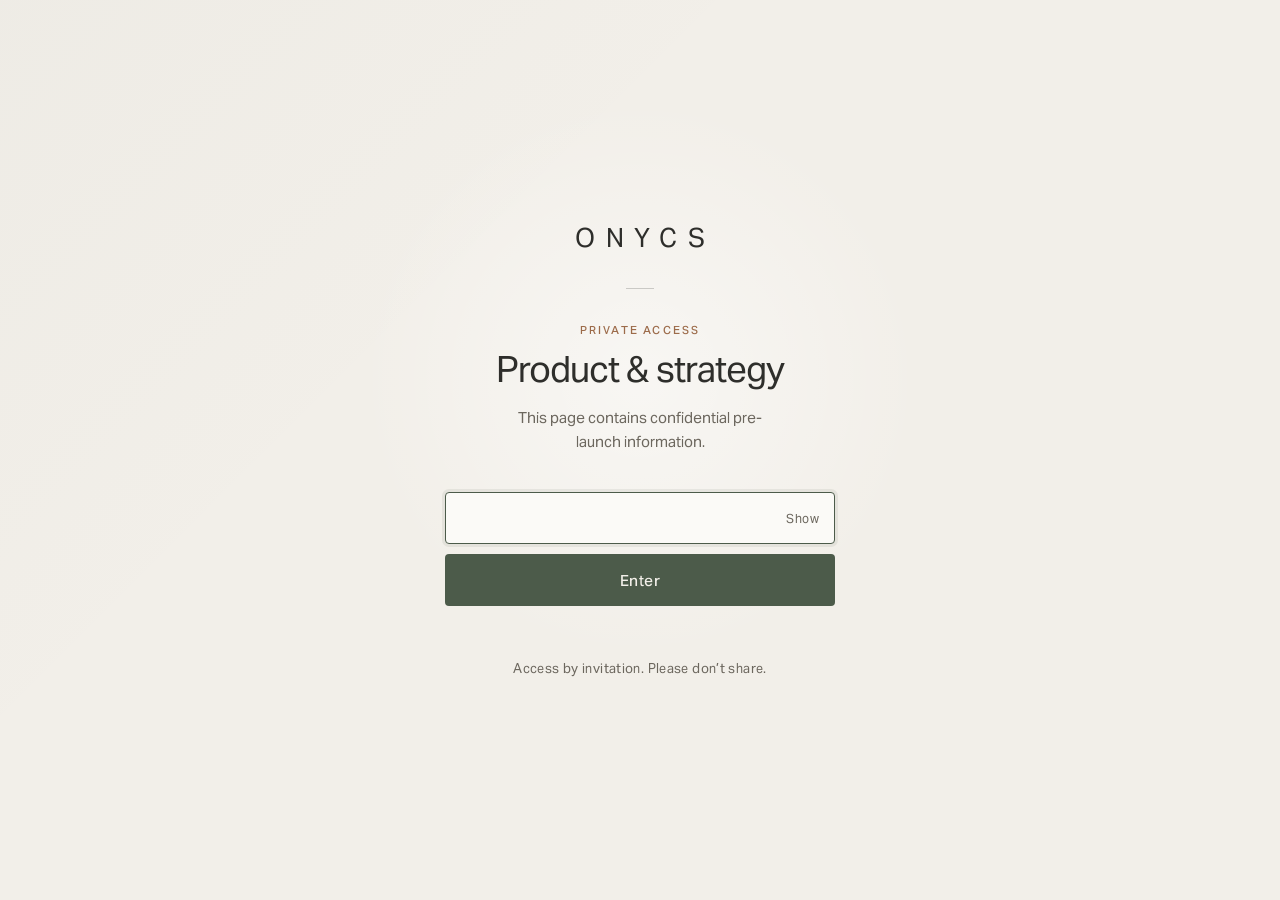
==== product/index.html @ cc601e37 "Publish protected product strategy page" ====
<!doctype html>
<html lang="en">
  <head>
    <meta charset="utf-8" />
    <meta name="viewport" content="width=device-width, initial-scale=1" />
    <meta
      name="robots"
      content="noindex, nofollow, noarchive, nosnippet, noimageindex"
    />
    <meta name="referrer" content="no-referrer" />
    <meta name="theme-color" content="#f2efe9" />
    <title>ONYCS · Private access</title>
    <link rel="stylesheet" href="gate.css" />
    <script src="unlock.js" defer></script>
  </head>
  <body>
    <main class="gate" aria-labelledby="gate-title">
      <section class="gate-card">
        <a class="wordmark" href="/" aria-label="Return to ONYCS home">ONYCS</a>
        <div class="rule" aria-hidden="true"></div>

        <p class="eyebrow">Private access</p>
        <h1 id="gate-title">Product &amp; strategy</h1>
        <p class="intro">
          This page contains confidential pre-launch information.
        </p>

        <form id="unlock-form" class="unlock-form" novalidate>
          <label for="password">Password</label>
          <div class="password-field">
            <input
              id="password"
              name="password"
              type="password"
              autocomplete="current-password"
              spellcheck="false"
              required
              autofocus
            />
            <button
              id="toggle-password"
              class="toggle-password"
              type="button"
              aria-label="Show password"
              aria-pressed="false"
            >
              Show
            </button>
          </div>
          <button id="unlock-button" class="unlock-button" type="submit">
            <span class="button-label">Enter</span>
            <span class="spinner" aria-hidden="true"></span>
          </button>
          <p id="status" class="status" role="status" aria-live="polite"></p>
        </form>

        <p class="note">Access by invitation. Please don’t share.</p>
      </section>
    </main>
  </body>
</html>
---- product/gate.css ----
@font-face {
  font-family: "Aktiv Grotesk";
  src: url("../assets/fonts/AktivGrotesk_Rg.ttf") format("truetype");
  font-style: normal;
  font-weight: 400;
  font-display: swap;
}

@font-face {
  font-family: "Aktiv Grotesk";
  src: url("../assets/fonts/AktivGrotesk_Md.ttf") format("truetype");
  font-style: normal;
  font-weight: 500;
  font-display: swap;
}

:root {
  color-scheme: light;
  --paper: #f2efe9;
  --surface: #fbfaf7;
  --ink: #2e2e2b;
  --body: #6c675e;
  --green: #4c5b4a;
  --green-hover: #3c4a3b;
  --copper: #9c6b4a;
  --line: rgba(46, 46, 43, 0.14);
}

* {
  box-sizing: border-box;
}

html {
  min-width: 320px;
  min-height: 100%;
  background: var(--paper);
}

body {
  min-height: 100vh;
  min-height: 100svh;
  margin: 0;
  background:
    radial-gradient(circle at 50% 42%, rgba(255, 255, 255, 0.48), transparent 34%),
    linear-gradient(135deg, rgba(76, 91, 74, 0.025), transparent 36%),
    var(--paper);
  color: var(--ink);
  font-family: "Aktiv Grotesk", system-ui, sans-serif;
  -webkit-font-smoothing: antialiased;
}

button,
input {
  font: inherit;
}

.gate {
  min-height: 100vh;
  min-height: 100svh;
  display: grid;
  place-items: center;
  padding: 48px 24px;
}

.gate-card {
  width: min(100%, 390px);
  text-align: center;
  animation: gate-in 600ms cubic-bezier(0.2, 0.8, 0.2, 1) both;
}

.wordmark {
  display: inline-block;
  color: var(--ink);
  font-size: 26px;
  font-weight: 400;
  letter-spacing: 0.42em;
  text-decoration: none;
  text-indent: 0.42em;
}

.wordmark:focus-visible,
button:focus-visible,
input:focus-visible {
  outline: 2px solid var(--green);
  outline-offset: 3px;
}

.rule {
  width: 28px;
  height: 1px;
  margin: 34px auto;
  background: rgba(46, 46, 43, 0.22);
}

.eyebrow {
  margin: 0;
  color: var(--copper);
  font-size: 11px;
  font-weight: 500;
  letter-spacing: 0.2em;
  text-transform: uppercase;
}

h1 {
  margin: 13px 0 0;
  font-size: clamp(28px, 8vw, 36px);
  font-weight: 400;
  letter-spacing: -0.025em;
  line-height: 1.1;
}

.intro {
  max-width: 32ch;
  margin: 17px auto 0;
  color: var(--body);
  font-size: 15px;
  line-height: 1.6;
}

.unlock-form {
  display: grid;
  gap: 10px;
  margin-top: 38px;
  text-align: left;
}

.unlock-form label {
  position: absolute;
  width: 1px;
  height: 1px;
  overflow: hidden;
  clip-path: inset(50%);
  white-space: nowrap;
}

.password-field {
  position: relative;
}

.password-field input {
  width: 100%;
  height: 52px;
  padding: 0 74px 0 16px;
  border: 1px solid var(--line);
  border-radius: 4px;
  background: var(--surface);
  color: var(--ink);
  font-size: 16px;
  letter-spacing: 0.04em;
  transition:
    border-color 160ms ease,
    box-shadow 160ms ease;
}

.password-field input:hover {
  border-color: rgba(46, 46, 43, 0.28);
}

.password-field input:focus {
  border-color: var(--green);
  box-shadow: 0 0 0 3px rgba(76, 91, 74, 0.09);
  outline: 0;
}

.toggle-password {
  position: absolute;
  top: 0;
  right: 0;
  height: 52px;
  padding: 0 16px;
  border: 0;
  background: transparent;
  color: var(--body);
  cursor: pointer;
  font-size: 12px;
  letter-spacing: 0.04em;
}

.unlock-button {
  position: relative;
  height: 52px;
  border: 0;
  border-radius: 4px;
  background: var(--green);
  color: var(--paper);
  cursor: pointer;
  font-size: 15px;
  font-weight: 500;
  letter-spacing: 0.04em;
  transition:
    background 160ms ease,
    transform 160ms ease;
}

.unlock-button:hover {
  background: var(--green-hover);
}

.unlock-button:active {
  transform: translateY(1px);
}

.unlock-button:disabled {
  cursor: wait;
  opacity: 0.82;
}

.spinner {
  position: absolute;
  top: calc(50% - 8px);
  left: calc(50% - 8px);
  display: none;
  width: 16px;
  height: 16px;
  border: 1.5px solid rgba(242, 239, 233, 0.38);
  border-top-color: var(--paper);
  border-radius: 50%;
  animation: spin 700ms linear infinite;
}

.unlock-form.is-busy .button-label {
  opacity: 0;
}

.unlock-form.is-busy .spinner {
  display: block;
}

.status {
  min-height: 20px;
  margin: 2px 0 0;
  color: var(--copper);
  font-size: 13px;
  line-height: 1.5;
  text-align: center;
}

.note {
  margin: 21px 0 0;
  color: var(--body);
  font-size: 12.5px;
  letter-spacing: 0.03em;
  line-height: 1.6;
}

@keyframes gate-in {
  from {
    opacity: 0;
    transform: translateY(8px);
  }
}

@keyframes spin {
  to {
    transform: rotate(360deg);
  }
}

@media (max-width: 480px) {
  .gate {
    align-items: center;
    padding: 36px 20px;
  }
}

@media (prefers-reduced-motion: reduce) {
  *,
  *::before,
  *::after {
    scroll-behavior: auto !important;
    animation-duration: 0.01ms !important;
    animation-iteration-count: 1 !important;
    transition-duration: 0.01ms !important;
  }
}
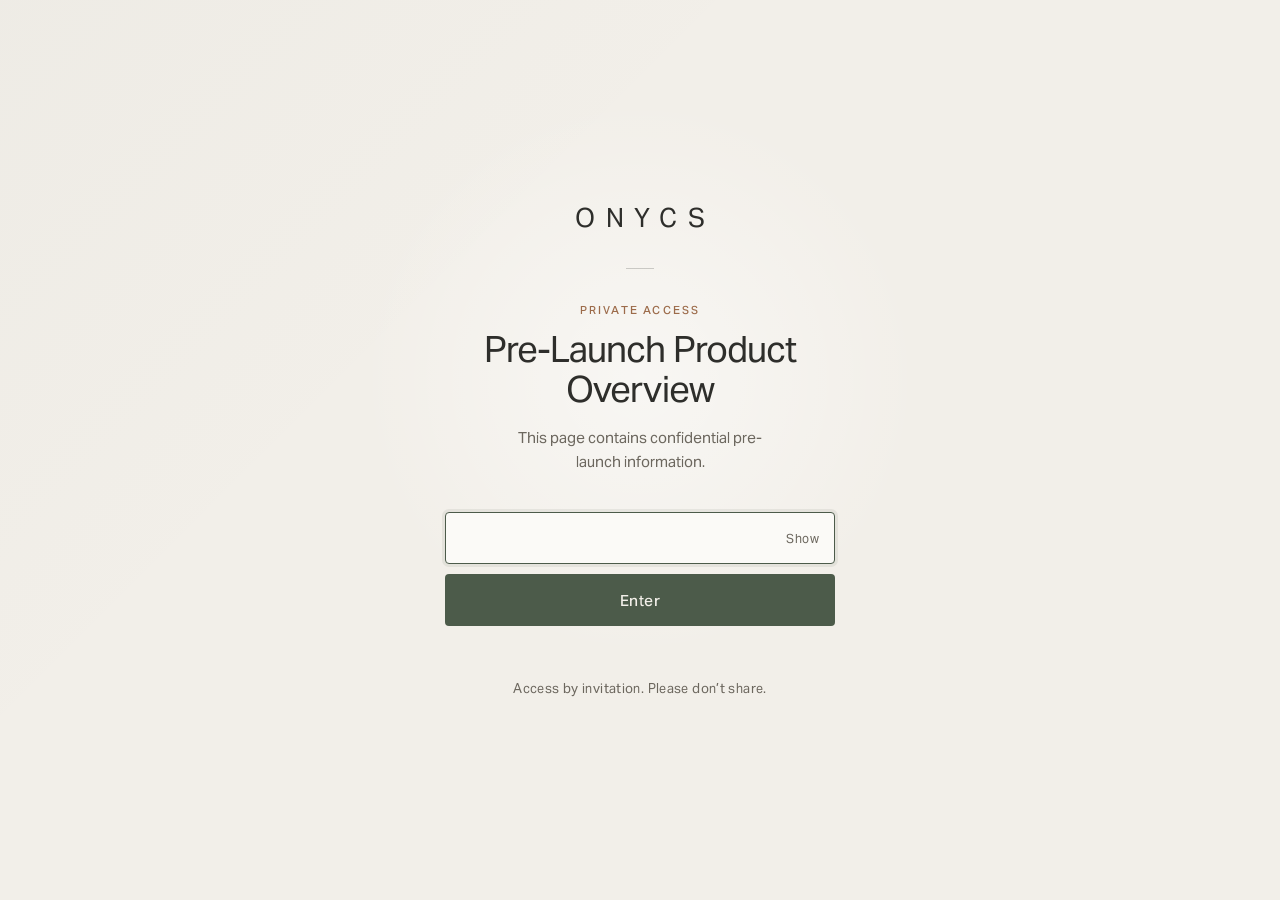
==== commit b40eac4b: "Add ONYCS favicon and refresh product overview" ====
--- a/product/index.html
+++ b/product/index.html
@@ -9,6 +9,9 @@
     />
     <meta name="referrer" content="no-referrer" />
     <meta name="theme-color" content="#f2efe9" />
+    <link rel="icon" type="image/png" sizes="64x64" href="/assets/favicon-64.png?v=20260728" />
+    <link rel="icon" type="image/png" sizes="512x512" href="/assets/favicon.png?v=20260728" />
+    <link rel="apple-touch-icon" href="/assets/favicon.png?v=20260728" />
     <title>ONYCS · Private access</title>
     <link rel="stylesheet" href="gate.css" />
     <script src="unlock.js" defer></script>
@@ -20,7 +23,7 @@
         <div class="rule" aria-hidden="true"></div>
 
         <p class="eyebrow">Private access</p>
-        <h1 id="gate-title">Product &amp; strategy</h1>
+        <h1 id="gate-title">Pre-Launch Product Overview</h1>
         <p class="intro">
           This page contains confidential pre-launch information.
         </p>
